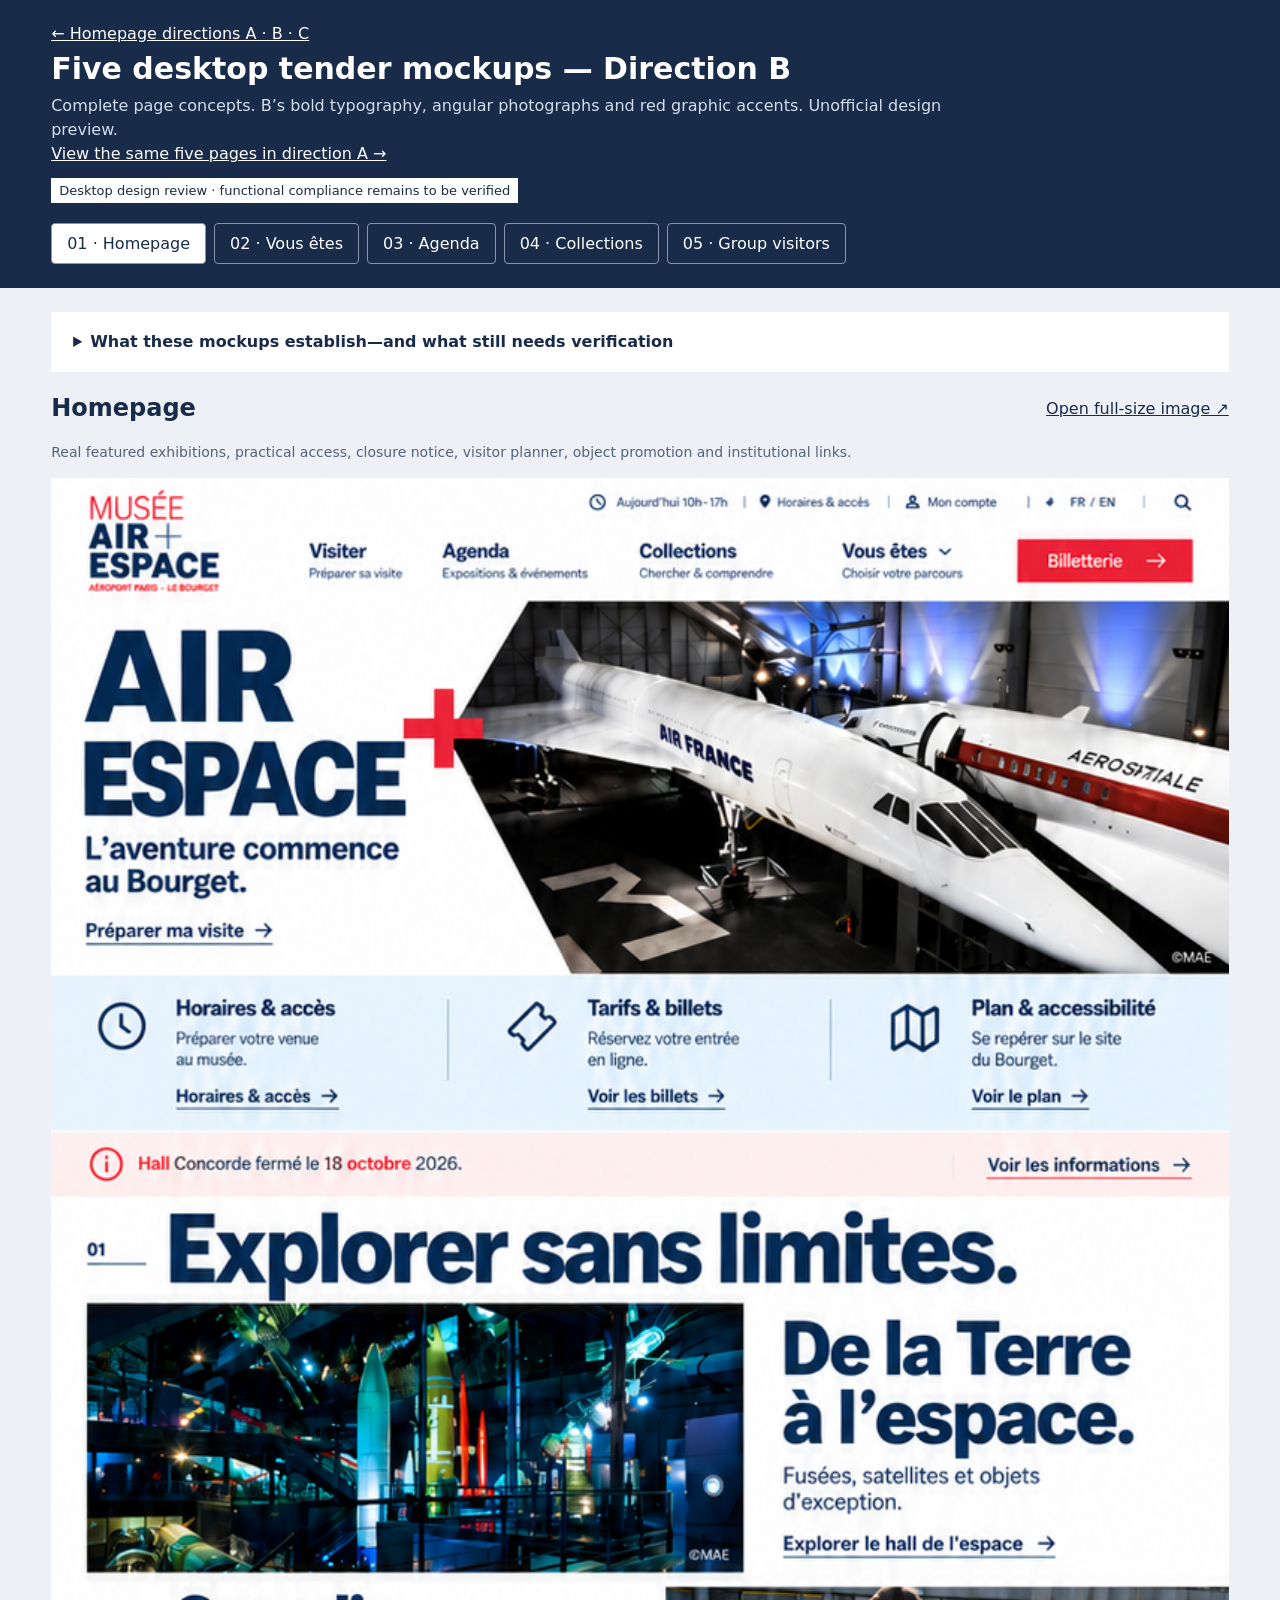
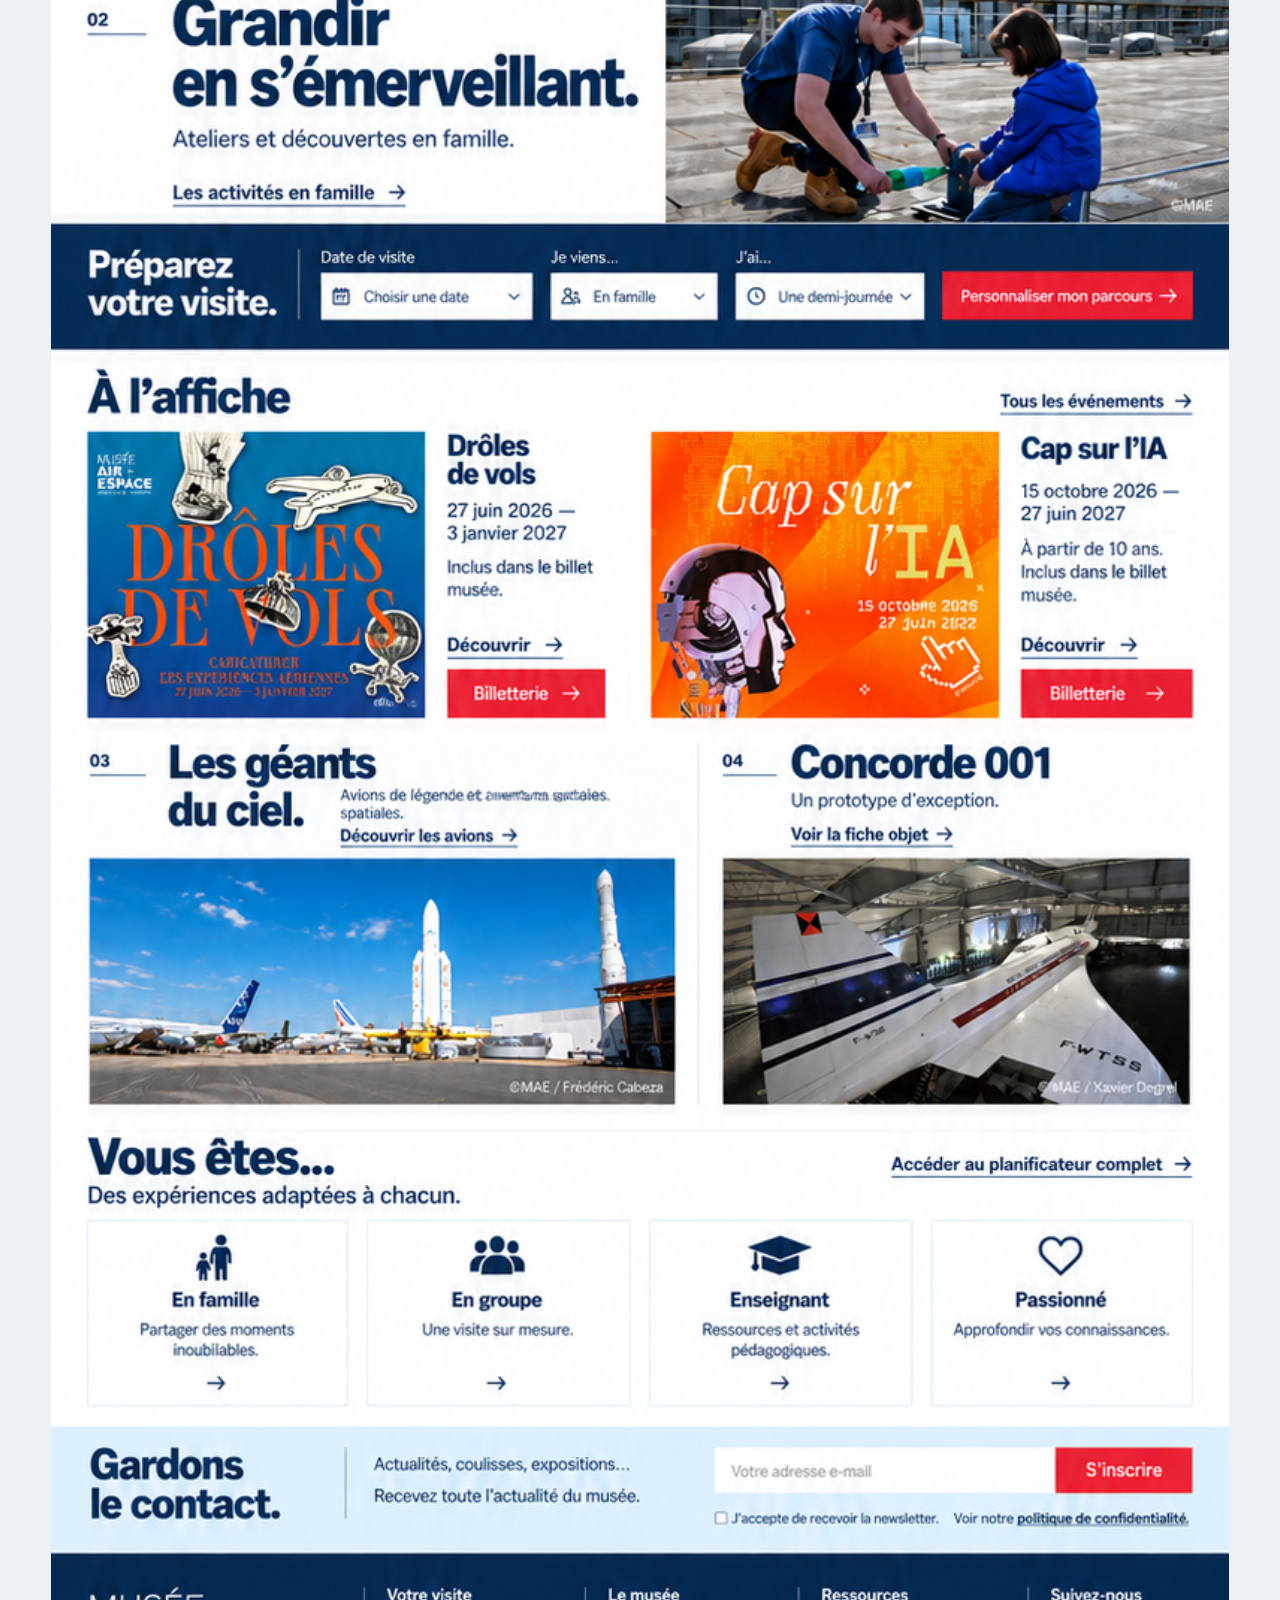
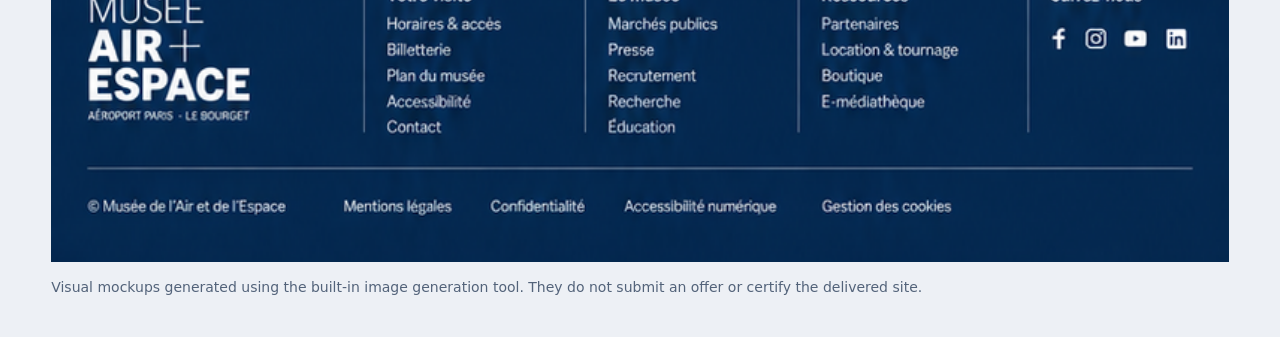
==== desktop-set-b/index.html @ 0e817c81 "Add reviewed five-page desktop set for direction B" ====
<!doctype html><html lang="en"><head><meta charset="utf-8"><meta name="viewport" content="width=device-width,initial-scale=1"><meta name="robots" content="noindex,nofollow"><title>MAE — Five desktop tender mockups</title><style>
*{box-sizing:border-box}body{margin:0;background:#edf0f5;color:#182b49;font:16px system-ui,-apple-system,sans-serif}header{padding:24px 4vw;background:#182b49;color:#fff}h1{font-size:30px;margin:8px 0}header p{margin:0;max-width:900px;line-height:1.5;color:#d4ddeb}header a{color:white}nav{display:flex;gap:8px;flex-wrap:wrap;margin:20px 0 0}button{font:inherit;cursor:pointer;background:transparent;color:white;border:1px solid #8796ad;padding:10px 15px;border-radius:4px}button[aria-pressed=true]{background:#fff;color:#182b49}main{padding:24px 4vw;max-width:1400px;margin:auto}.intro{display:flex;justify-content:space-between;gap:20px;align-items:center;margin:0 0 20px}.intro h2{margin:0;font-size:24px}.intro a{color:#182b49}.mockup img{display:block;width:100%;height:auto;background:white}.mockup a{display:block}.note{font-size:14px;color:#53637a;line-height:1.5;margin:15px 0}details{padding:18px 22px;background:white;margin-bottom:22px;line-height:1.5}summary{cursor:pointer;font-weight:600}ul{padding-left:22px}.status{font-size:13px;padding:5px 8px;background:#fff;color:#182b49;margin-top:12px;display:inline-block}section[hidden]{display:none}
</style></head><body><header><a href="../">← Homepage directions A · B · C</a><h1>Five desktop tender mockups — Direction B</h1><p>Complete page concepts. B’s bold typography, angular photographs and red graphic accents. Unofficial design preview.</p><p><a href="../desktop-set/">View the same five pages in direction A →</a></p><span class="status">Desktop design review · functional compliance remains to be verified</span><nav aria-label="Required pages">
<button data-page="home" aria-pressed="true">01 · Homepage</button><button data-page="audiences" aria-pressed="false">02 · Vous êtes</button><button data-page="agenda" aria-pressed="false">03 · Agenda</button><button data-page="collections" aria-pressed="false">04 · Collections</button><button data-page="groups" aria-pressed="false">05 · Group visitors</button>
</nav></header><main>
<details><summary>What these mockups establish—and what still needs verification</summary><p>The dossier requires five pages on desktop and mobile. This round covers the five desktop views only. All five mobile views must be produced or revised to match this set before the bid.</p><p>We reviewed navigation, practical information, events, audience planning, collection filters, group enquiries and mandatory footer links. Static images cannot prove sticky navigation, working APIs, CMS permissions, search, translation, RGAA, performance, security or data retention.</p><p>InterFace font files and web licence remain unverified. Booking availability states shown on the agenda are illustrative UI states, not live See Tickets inventory. Event names, published dates and museum closure notices use the museum’s current website as source.</p></details>
<section data-id="home" ><div class="intro"><h2>Homepage</h2><a href="home-desktop.png" target="_blank">Open full-size image ↗</a></div><p class="note">Real featured exhibitions, practical access, closure notice, visitor planner, object promotion and institutional links.</p><div class="mockup"><a href="home-desktop.png" target="_blank"><img src="home-desktop.png" alt="Homepage: complete desktop page mockup" loading="eager"></a></div></section><section data-id="audiences" hidden><div class="intro"><h2>Vous êtes</h2><a href="audiences-desktop-v2.png" target="_blank">Open full-size image ↗</a></div><p class="note">Audience choices, date/interests/age/duration/accessibility inputs, accessible space list and plan access.</p><div class="mockup"><a href="audiences-desktop-v2.png" target="_blank"><img src="audiences-desktop-v2.png" alt="Vous êtes: complete desktop page mockup" loading="lazy"></a></div></section><section data-id="agenda" hidden><div class="intro"><h2>Agenda</h2><a href="agenda-desktop-v2.png" target="_blank">Open full-size image ↗</a></div><p class="note">Programme filters, events and purchase links, a free event, illustrative full-slot alternatives, closures and archives.</p><div class="mockup"><a href="agenda-desktop-v2.png" target="_blank"><img src="agenda-desktop-v2.png" alt="Agenda: complete desktop page mockup" loading="lazy"></a></div></section><section data-id="collections" hidden><div class="intro"><h2>Collections</h2><a href="collections-desktop-v2.png" target="_blank">Open full-size image ↗</a></div><p class="note">Collection search, location/period/type/display filters, existing technical criteria, a featured object and reserve gateway.</p><div class="mockup"><a href="collections-desktop-v2.png" target="_blank"><img src="collections-desktop-v2.png" alt="Collections: complete desktop page mockup" loading="lazy"></a></div></section><section data-id="groups" hidden><div class="intro"><h2>Group visitors</h2><a href="groups-desktop.png" target="_blank">Open full-size image ↗</a></div><p class="note">Published group categories, planning information, enquiry form, accessibility and transport.</p><div class="mockup"><a href="groups-desktop.png" target="_blank"><img src="groups-desktop.png" alt="Group visitors: complete desktop page mockup" loading="lazy"></a></div></section>
<p class="note">Visual mockups generated using the built-in image generation tool. They do not submit an offer or certify the delivered site.</p></main><script>
function show(page){document.querySelectorAll("[data-id]").forEach(s=>s.hidden=s.dataset.id!==page);document.querySelectorAll("[data-page]").forEach(b=>b.setAttribute("aria-pressed",String(b.dataset.page===page)));history.replaceState(null,"","#"+page)}
document.querySelectorAll("[data-page]").forEach(b=>b.addEventListener("click",()=>show(b.dataset.page)));let p=location.hash.slice(1);if(["home","audiences","agenda","collections","groups"].includes(p))show(p);
</script></body></html>
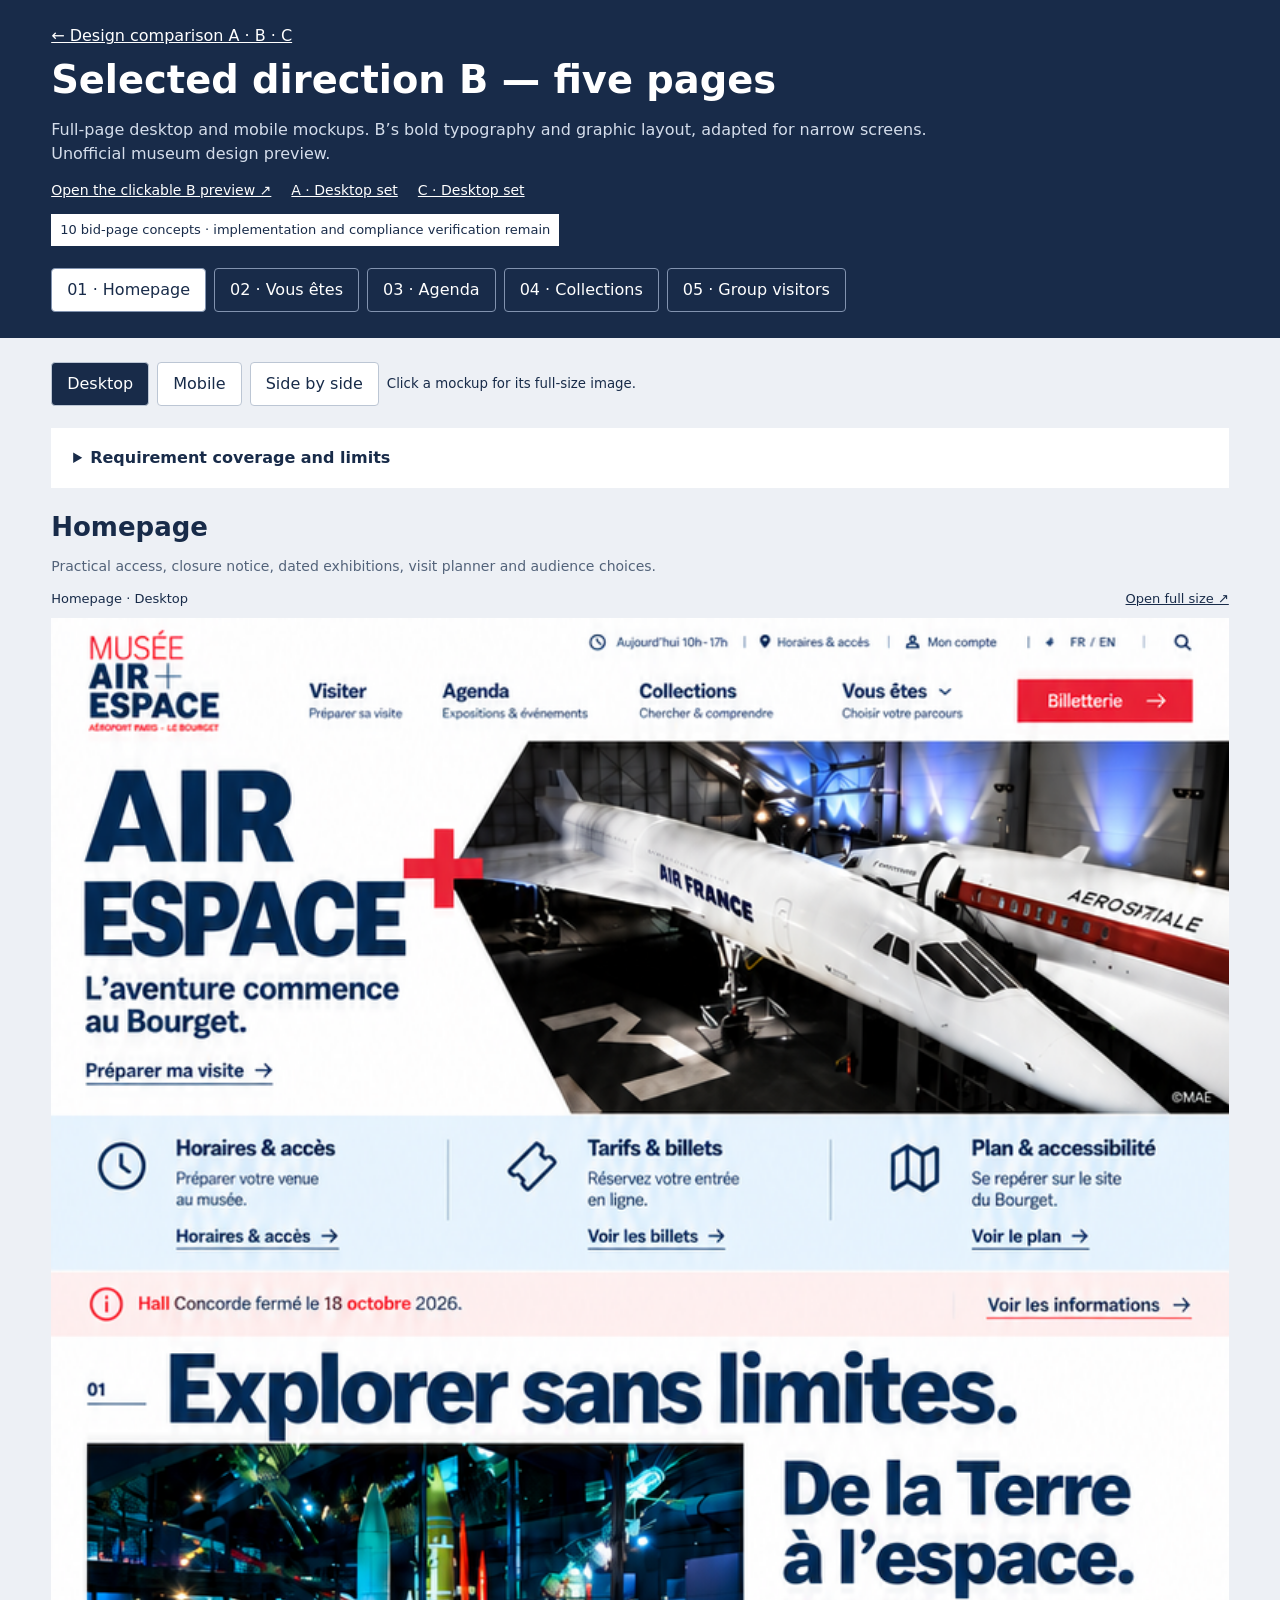
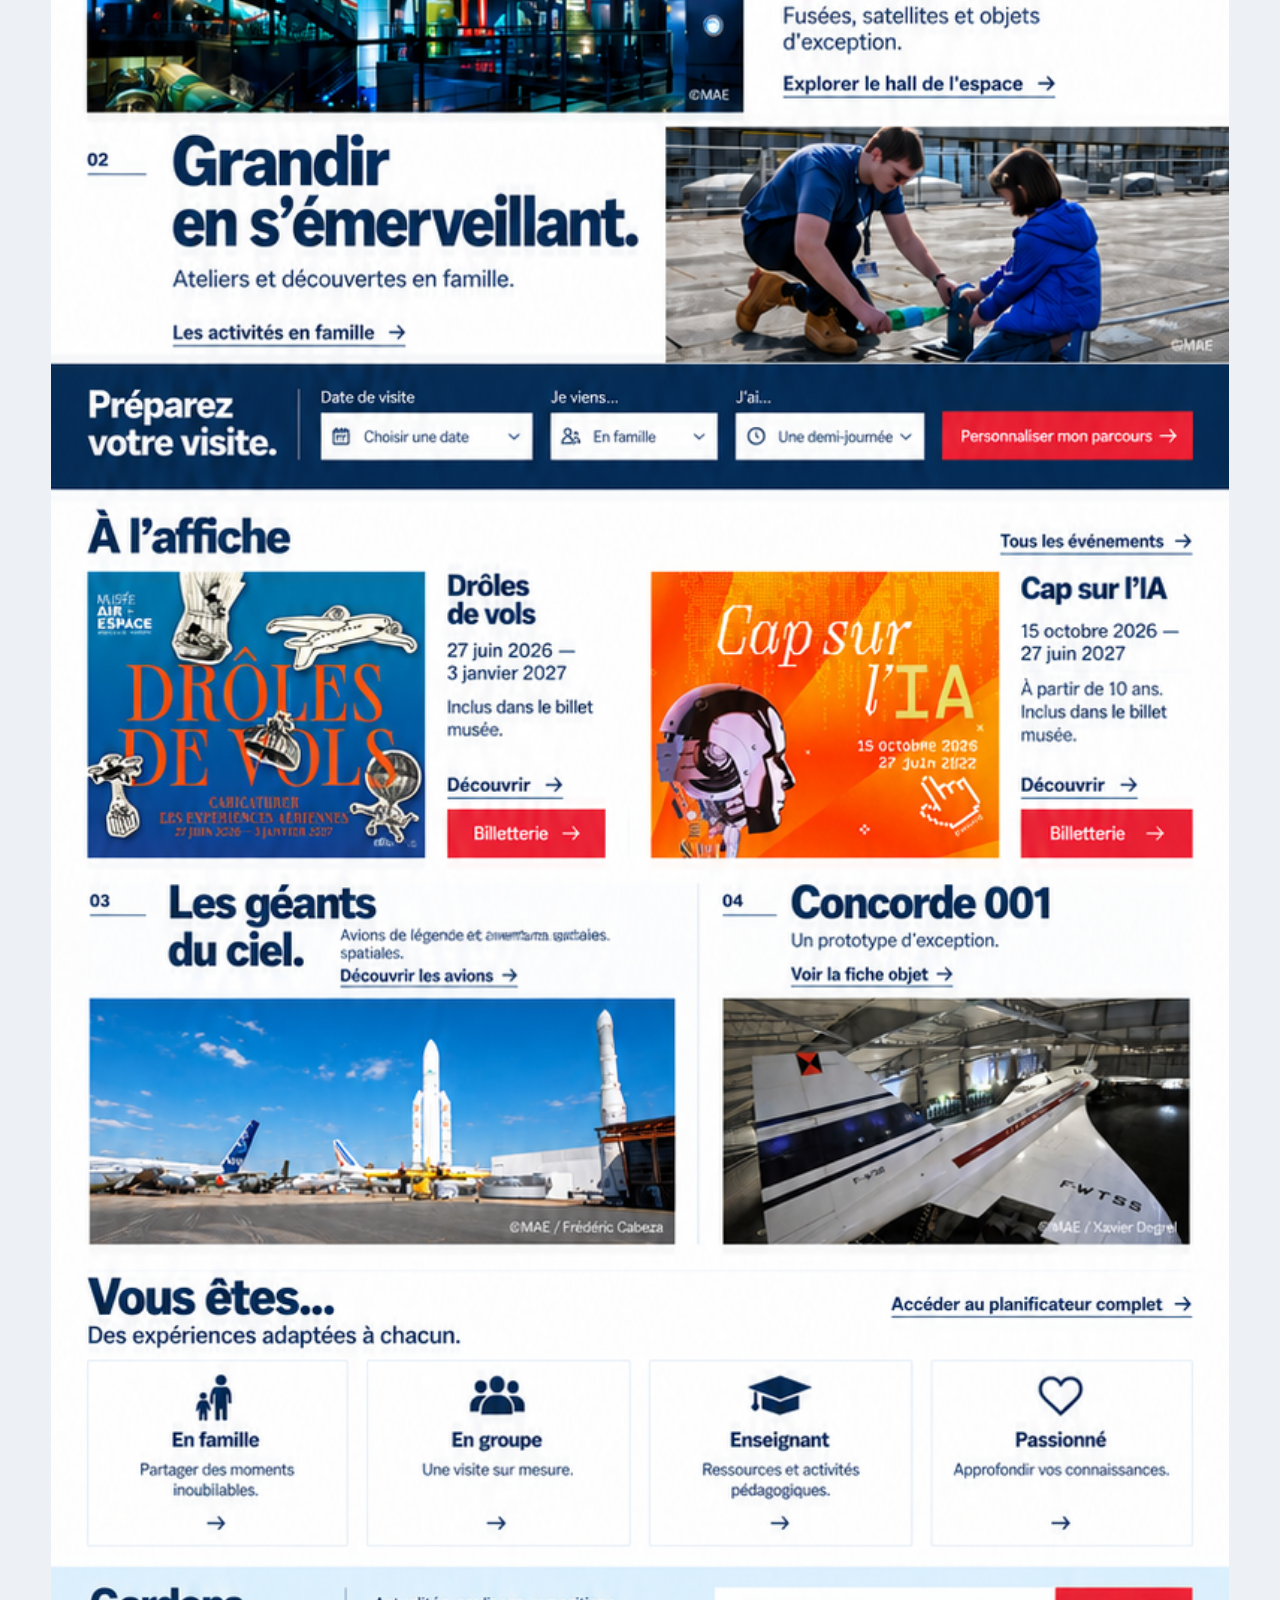
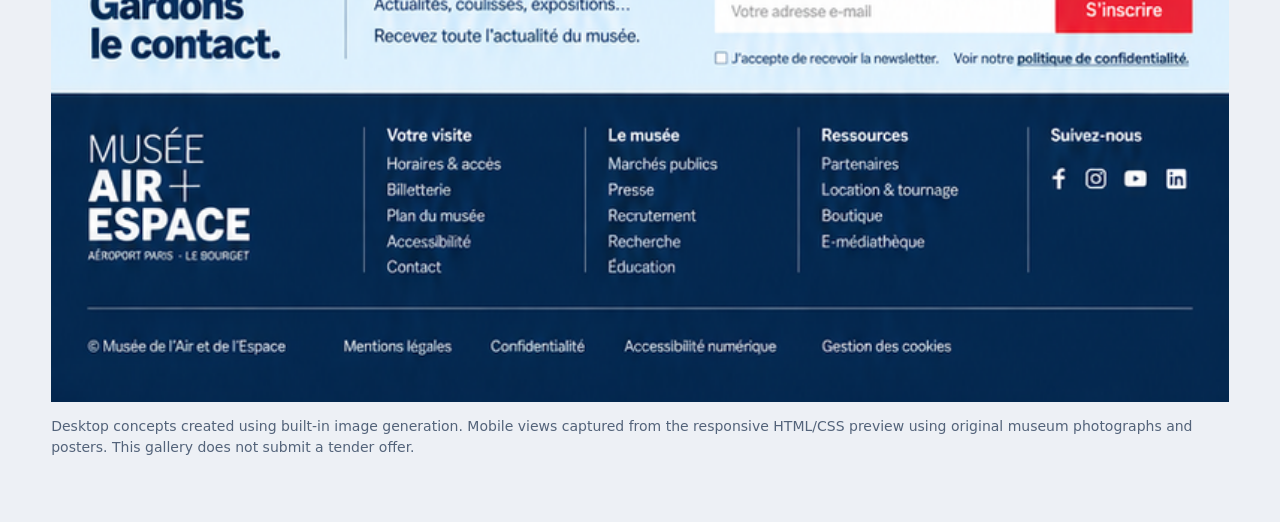
==== commit 4b078dc7: "Add five B mobile views and responsive visitor demonstration" ====
--- a/desktop-set-b/index.html
+++ b/desktop-set-b/index.html
@@ -1,11 +1,8 @@
-<!doctype html><html lang="en"><head><meta charset="utf-8"><meta name="viewport" content="width=device-width,initial-scale=1"><meta name="robots" content="noindex,nofollow"><title>MAE — Five desktop tender mockups</title><style>
-*{box-sizing:border-box}body{margin:0;background:#edf0f5;color:#182b49;font:16px system-ui,-apple-system,sans-serif}header{padding:24px 4vw;background:#182b49;color:#fff}h1{font-size:30px;margin:8px 0}header p{margin:0;max-width:900px;line-height:1.5;color:#d4ddeb}header a{color:white}nav{display:flex;gap:8px;flex-wrap:wrap;margin:20px 0 0}button{font:inherit;cursor:pointer;background:transparent;color:white;border:1px solid #8796ad;padding:10px 15px;border-radius:4px}button[aria-pressed=true]{background:#fff;color:#182b49}main{padding:24px 4vw;max-width:1400px;margin:auto}.intro{display:flex;justify-content:space-between;gap:20px;align-items:center;margin:0 0 20px}.intro h2{margin:0;font-size:24px}.intro a{color:#182b49}.mockup img{display:block;width:100%;height:auto;background:white}.mockup a{display:block}.note{font-size:14px;color:#53637a;line-height:1.5;margin:15px 0}details{padding:18px 22px;background:white;margin-bottom:22px;line-height:1.5}summary{cursor:pointer;font-weight:600}ul{padding-left:22px}.status{font-size:13px;padding:5px 8px;background:#fff;color:#182b49;margin-top:12px;display:inline-block}section[hidden]{display:none}
-</style></head><body><header><a href="../">← Homepage directions A · B · C</a><h1>Five desktop tender mockups — Direction B</h1><p>Complete page concepts. B’s bold typography, angular photographs and red graphic accents. Unofficial design preview.</p><p><a href="../desktop-set/">View the same five pages in direction A →</a></p><span class="status">Desktop design review · functional compliance remains to be verified</span><nav aria-label="Required pages">
-<button data-page="home" aria-pressed="true">01 · Homepage</button><button data-page="audiences" aria-pressed="false">02 · Vous êtes</button><button data-page="agenda" aria-pressed="false">03 · Agenda</button><button data-page="collections" aria-pressed="false">04 · Collections</button><button data-page="groups" aria-pressed="false">05 · Group visitors</button>
-</nav></header><main>
-<details><summary>What these mockups establish—and what still needs verification</summary><p>The dossier requires five pages on desktop and mobile. This round covers the five desktop views only. All five mobile views must be produced or revised to match this set before the bid.</p><p>We reviewed navigation, practical information, events, audience planning, collection filters, group enquiries and mandatory footer links. Static images cannot prove sticky navigation, working APIs, CMS permissions, search, translation, RGAA, performance, security or data retention.</p><p>InterFace font files and web licence remain unverified. Booking availability states shown on the agenda are illustrative UI states, not live See Tickets inventory. Event names, published dates and museum closure notices use the museum’s current website as source.</p></details>
-<section data-id="home" ><div class="intro"><h2>Homepage</h2><a href="home-desktop.png" target="_blank">Open full-size image ↗</a></div><p class="note">Real featured exhibitions, practical access, closure notice, visitor planner, object promotion and institutional links.</p><div class="mockup"><a href="home-desktop.png" target="_blank"><img src="home-desktop.png" alt="Homepage: complete desktop page mockup" loading="eager"></a></div></section><section data-id="audiences" hidden><div class="intro"><h2>Vous êtes</h2><a href="audiences-desktop-v2.png" target="_blank">Open full-size image ↗</a></div><p class="note">Audience choices, date/interests/age/duration/accessibility inputs, accessible space list and plan access.</p><div class="mockup"><a href="audiences-desktop-v2.png" target="_blank"><img src="audiences-desktop-v2.png" alt="Vous êtes: complete desktop page mockup" loading="lazy"></a></div></section><section data-id="agenda" hidden><div class="intro"><h2>Agenda</h2><a href="agenda-desktop-v2.png" target="_blank">Open full-size image ↗</a></div><p class="note">Programme filters, events and purchase links, a free event, illustrative full-slot alternatives, closures and archives.</p><div class="mockup"><a href="agenda-desktop-v2.png" target="_blank"><img src="agenda-desktop-v2.png" alt="Agenda: complete desktop page mockup" loading="lazy"></a></div></section><section data-id="collections" hidden><div class="intro"><h2>Collections</h2><a href="collections-desktop-v2.png" target="_blank">Open full-size image ↗</a></div><p class="note">Collection search, location/period/type/display filters, existing technical criteria, a featured object and reserve gateway.</p><div class="mockup"><a href="collections-desktop-v2.png" target="_blank"><img src="collections-desktop-v2.png" alt="Collections: complete desktop page mockup" loading="lazy"></a></div></section><section data-id="groups" hidden><div class="intro"><h2>Group visitors</h2><a href="groups-desktop.png" target="_blank">Open full-size image ↗</a></div><p class="note">Published group categories, planning information, enquiry form, accessibility and transport.</p><div class="mockup"><a href="groups-desktop.png" target="_blank"><img src="groups-desktop.png" alt="Group visitors: complete desktop page mockup" loading="lazy"></a></div></section>
-<p class="note">Visual mockups generated using the built-in image generation tool. They do not submit an offer or certify the delivered site.</p></main><script>
-function show(page){document.querySelectorAll("[data-id]").forEach(s=>s.hidden=s.dataset.id!==page);document.querySelectorAll("[data-page]").forEach(b=>b.setAttribute("aria-pressed",String(b.dataset.page===page)));history.replaceState(null,"","#"+page)}
-document.querySelectorAll("[data-page]").forEach(b=>b.addEventListener("click",()=>show(b.dataset.page)));let p=location.hash.slice(1);if(["home","audiences","agenda","collections","groups"].includes(p))show(p);
-</script></body></html>
+<!doctype html><html lang="en"><head><meta charset="utf-8"><meta name="viewport" content="width=device-width,initial-scale=1"><meta name="robots" content="noindex,nofollow"><meta property="og:title" content="MAE — Selected design B, desktop and mobile"><meta property="og:description" content="Five museum page concepts in desktop and mobile. Unofficial design preview."><title>MAE — Design B · Desktop and mobile</title><style>
+*{box-sizing:border-box}body{margin:0;background:#edf0f5;color:#182b49;font:16px system-ui,-apple-system,sans-serif}header{padding:26px 4vw;background:#182b49;color:white}header a{color:white}h1{font-size:clamp(26px,3vw,40px);margin:12px 0}header p{line-height:1.5;max-width:900px;color:#d4ddeb}.alternatives{display:flex;flex-wrap:wrap;gap:20px;font-size:14px}nav{display:flex;gap:8px;flex-wrap:wrap;margin-top:22px}button{font:inherit;cursor:pointer;padding:11px 15px;border:1px solid #8293af;border-radius:4px;background:transparent;color:white;min-height:44px}button[aria-pressed=true]{background:white;color:#182b49}main{padding:24px 4vw 50px;max-width:1450px;margin:auto}.toolbar{display:flex;flex-wrap:wrap;gap:8px;align-items:center;margin-bottom:22px}.toolbar button{background:white;color:#182b49;border-color:#bcc6d4}.toolbar button[aria-pressed=true]{background:#182b49;color:white}h2{font-size:26px;margin:22px 0 8px}.note{color:#53637a;font-size:14px;line-height:1.5}details{background:white;padding:18px 22px;line-height:1.5;margin-bottom:24px}summary{cursor:pointer;font-weight:650}.frames{display:flex;align-items:flex-start;gap:24px}.frame{margin:0;min-width:0;width:100%}.frame.mobile{max-width:430px;margin:0 auto}.frames.both .mobile{flex:0 0 32%;max-width:390px}.frame img{display:block;width:100%;height:auto;background:white}.frame a{color:#182b49}.frame>a{display:block}.frame figcaption{display:flex;gap:15px;justify-content:space-between;font-size:13px;margin:0 0 12px}.frame[hidden],section[hidden]{display:none}.status{display:inline-block;background:white;color:#182b49;font-size:13px;padding:6px 9px}@media(max-width:760px){.frames.both{flex-direction:column}.frames.both .mobile{width:100%;flex:auto;max-width:430px}.toolbar small{width:100%}header{padding:22px 5vw}main{padding:20px 5vw}nav button{font-size:14px}.frame figcaption{flex-wrap:wrap}}
+</style></head><body><header><a href="../">← Design comparison A · B · C</a><h1>Selected direction B — five pages</h1><p>Full-page desktop and mobile mockups. B’s bold typography and graphic layout, adapted for narrow screens. Unofficial museum design preview.</p><div class="alternatives"><a href="../prototype-b/">Open the clickable B preview ↗</a><a href="../desktop-set/">A · Desktop set</a><a href="../desktop-set-c/">C · Desktop set</a></div><p><span class="status">10 bid-page concepts · implementation and compliance verification remain</span></p><nav aria-label="Museum page"><button data-page="home" aria-pressed="true">01 · Homepage</button><button data-page="audiences" aria-pressed="false">02 · Vous êtes</button><button data-page="agenda" aria-pressed="false">03 · Agenda</button><button data-page="collections" aria-pressed="false">04 · Collections</button><button data-page="groups" aria-pressed="false">05 · Group visitors</button></nav></header><main><div class="toolbar" aria-label="Screen size"><button data-screen="desktop" aria-pressed="true">Desktop</button><button data-screen="mobile" aria-pressed="false">Mobile</button><button data-screen="both" aria-pressed="false">Side by side</button><small>Click a mockup for its full-size image.</small></div><details><summary>Requirement coverage and limits</summary><p>The tender requests five pages in desktop and mobile: home, Vous êtes, agenda, collections and group visitors. This gallery contains all ten B page concepts.</p><p>Reviewed features include practical/ticket access, audience planning, agenda filters and alternatives, collections search/technical criteria, group enquiries and institutional links. Slot availability is an illustrative state, not live See Tickets inventory.</p><p>Static images cannot establish sticky navigation, working search/APIs, CMS permissions, translation, RGAA compliance, privacy, security or performance. InterFace files/licence still need confirmation; original assets and exact text are used in the mobile preview. Supplementary interaction states and functional/contractual evidence remain tracked separately.</p></details><section data-id="home"><h2>Homepage</h2><p class="note">Practical access, closure notice, dated exhibitions, visit planner and audience choices.</p><div class="frames"><figure class="frame desktop"><figcaption>Homepage · Desktop <a href="home-desktop.png" target="_blank" rel="noopener">Open full size ↗</a></figcaption><a href="home-desktop.png" target="_blank" rel="noopener"><img src="home-desktop.png" alt="Direction B Homepage full-page desktop mockup" loading="lazy"></a></figure><figure class="frame mobile"><figcaption>Homepage · Mobile <a href="home-mobile-final.jpg" target="_blank" rel="noopener">Open full size ↗</a></figcaption><a href="home-mobile-final.jpg" target="_blank" rel="noopener"><img src="home-mobile-final.jpg" alt="Direction B Homepage full-page mobile mockup" loading="lazy"></a></figure></div></section><section data-id="audiences" hidden><h2>Vous êtes</h2><p class="note">Seven planning criteria, six audience profiles, space list, services and map access.</p><div class="frames"><figure class="frame desktop"><figcaption>Vous êtes · Desktop <a href="audiences-desktop-v2.png" target="_blank" rel="noopener">Open full size ↗</a></figcaption><a href="audiences-desktop-v2.png" target="_blank" rel="noopener"><img src="audiences-desktop-v2.png" alt="Direction B Vous êtes full-page desktop mockup" loading="lazy"></a></figure><figure class="frame mobile"><figcaption>Vous êtes · Mobile <a href="audiences-mobile-final.jpg" target="_blank" rel="noopener">Open full size ↗</a></figcaption><a href="audiences-mobile-final.jpg" target="_blank" rel="noopener"><img src="audiences-mobile-final.jpg" alt="Direction B Vous êtes full-page mobile mockup" loading="lazy"></a></figure></div></section><section data-id="agenda" hidden><h2>Agenda</h2><p class="note">Six filters, free/included exhibitions, illustrative sold-out alternatives and archives.</p><div class="frames"><figure class="frame desktop"><figcaption>Agenda · Desktop <a href="agenda-desktop-v2.png" target="_blank" rel="noopener">Open full size ↗</a></figcaption><a href="agenda-desktop-v2.png" target="_blank" rel="noopener"><img src="agenda-desktop-v2.png" alt="Direction B Agenda full-page desktop mockup" loading="lazy"></a></figure><figure class="frame mobile"><figcaption>Agenda · Mobile <a href="agenda-mobile-final.jpg" target="_blank" rel="noopener">Open full size ↗</a></figcaption><a href="agenda-mobile-final.jpg" target="_blank" rel="noopener"><img src="agenda-mobile-final.jpg" alt="Direction B Agenda full-page mobile mockup" loading="lazy"></a></figure></div></section><section data-id="collections" hidden><h2>Collections</h2><p class="note">Search, display/location/period/type filters, eight technical criteria and verified object details.</p><div class="frames"><figure class="frame desktop"><figcaption>Collections · Desktop <a href="collections-desktop-v2.png" target="_blank" rel="noopener">Open full size ↗</a></figcaption><a href="collections-desktop-v2.png" target="_blank" rel="noopener"><img src="collections-desktop-v2.png" alt="Direction B Collections full-page desktop mockup" loading="lazy"></a></figure><figure class="frame mobile"><figcaption>Collections · Mobile <a href="collections-mobile-final.jpg" target="_blank" rel="noopener">Open full size ↗</a></figcaption><a href="collections-mobile-final.jpg" target="_blank" rel="noopener"><img src="collections-mobile-final.jpg" alt="Direction B Collections full-page mobile mockup" loading="lazy"></a></figure></div></section><section data-id="groups" hidden><h2>Group visitors</h2><p class="note">Group categories, published practical information, optional/required enquiry fields and privacy.</p><div class="frames"><figure class="frame desktop"><figcaption>Group visitors · Desktop <a href="groups-desktop.png" target="_blank" rel="noopener">Open full size ↗</a></figcaption><a href="groups-desktop.png" target="_blank" rel="noopener"><img src="groups-desktop.png" alt="Direction B Group visitors full-page desktop mockup" loading="lazy"></a></figure><figure class="frame mobile"><figcaption>Group visitors · Mobile <a href="groups-mobile-final.jpg" target="_blank" rel="noopener">Open full size ↗</a></figcaption><a href="groups-mobile-final.jpg" target="_blank" rel="noopener"><img src="groups-mobile-final.jpg" alt="Direction B Group visitors full-page mobile mockup" loading="lazy"></a></figure></div></section><p class="note">Desktop concepts created using built-in image generation. Mobile views captured from the responsive HTML/CSS preview using original museum photographs and posters. This gallery does not submit a tender offer.</p></main><script>
+const validPages=["home","audiences","agenda","collections","groups"], validScreens=["desktop","mobile","both"];
+let parts=location.hash.slice(1).split("/"), page=validPages.includes(parts[0])?parts[0]:"home", screen=validScreens.includes(parts[1])?parts[1]:(matchMedia("(max-width:600px)").matches?"mobile":"desktop");
+function render(){document.querySelectorAll("[data-id]").forEach(s=>s.hidden=s.dataset.id!==page);document.querySelectorAll("[data-page]").forEach(b=>b.setAttribute("aria-pressed",String(b.dataset.page===page)));document.querySelectorAll("[data-screen]").forEach(b=>b.setAttribute("aria-pressed",String(b.dataset.screen===screen)));document.querySelectorAll(".frame").forEach(f=>f.hidden=screen!=="both"&&!f.classList.contains(screen));document.querySelectorAll(".frames").forEach(f=>f.classList.toggle("both",screen==="both"));history.replaceState(null,"","#"+page+"/"+screen)}
+document.querySelectorAll("[data-page]").forEach(b=>b.addEventListener("click",()=>{page=b.dataset.page;render()}));document.querySelectorAll("[data-screen]").forEach(b=>b.addEventListener("click",()=>{screen=b.dataset.screen;render()}));render();
+</script></body></html>
